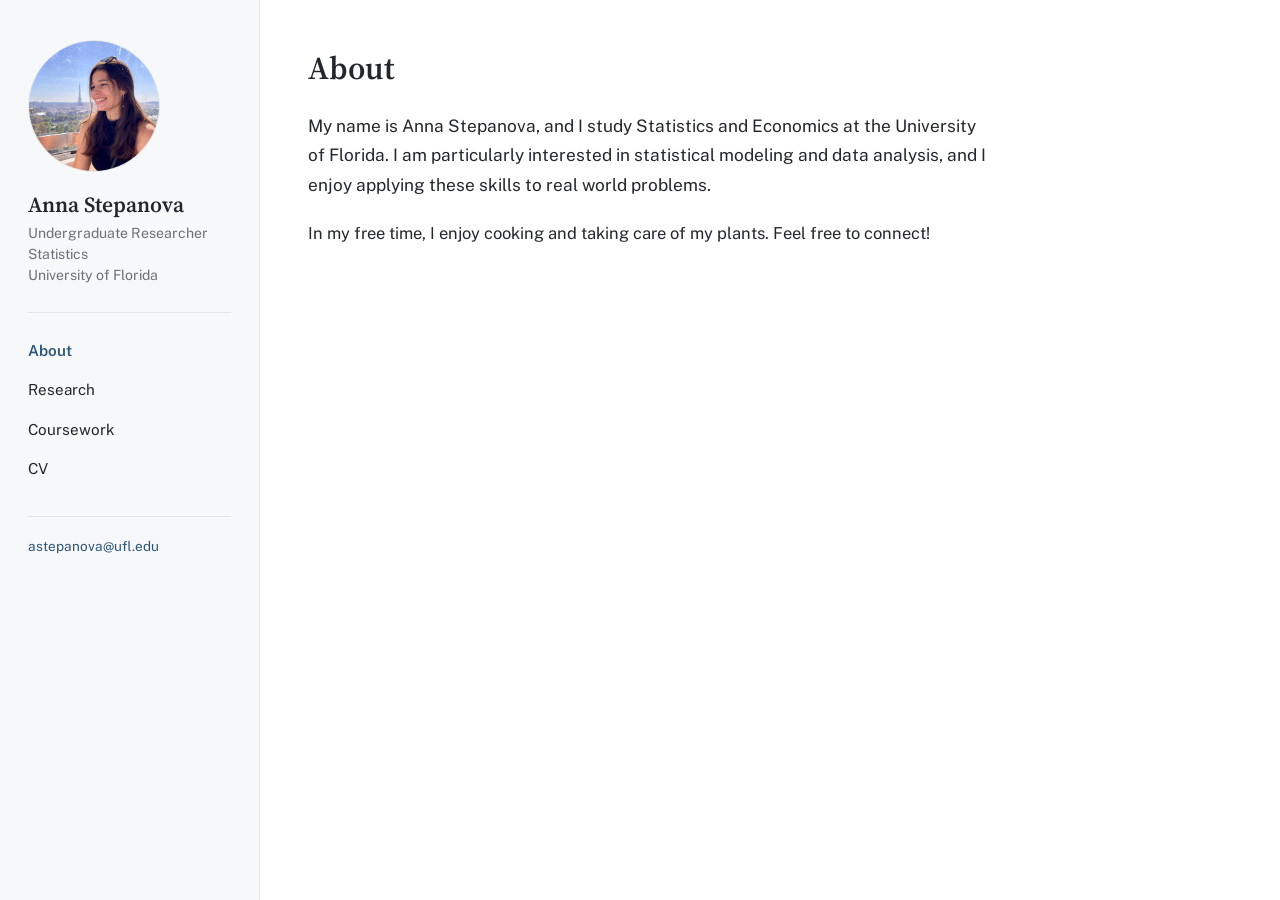
==== index.html @ 61c2952d "Add e-portfolio" ====
<!DOCTYPE html>
<html lang="en">
<head>
<meta charset="utf-8">
<meta name="viewport" content="width=device-width, initial-scale=1">
<title>About — Anna Stepanova</title>
<meta name="description" content="Personal e-portfolio.">
<link rel="preconnect" href="https://fonts.googleapis.com">
<link rel="preconnect" href="https://fonts.gstatic.com" crossorigin>
<link href="https://fonts.googleapis.com/css2?family=Source+Serif+4:wght@600&family=Public+Sans:wght@400;600&display=swap" rel="stylesheet">
<link rel="stylesheet" href="static/css/style.css">
</head>
<body>
<div class="layout">

<aside class="sidebar">
  <img class="portrait" src="static/images/headshot.jpg" alt="Portrait of Anna Stepanova">
  <p class="name"><a href="index.html">Anna Stepanova</a></p>
  <p class="role">Undergraduate Researcher<br>Statistics<br>University of Florida</p>

  <nav class="sidebar-nav" aria-label="Main">
    <a href="index.html" aria-current="page">About</a>
    <a href="research.html">Research</a>
    <a href="coursework.html">Coursework</a>
    <a href="cv.html">CV</a>
  </nav>

  <div class="sidebar-contact">
    <p><a href="mailto:astepanova@ufl.edu">astepanova@ufl.edu</a></p>
    <!-- <p>City, State</p> -->
  </div>
</aside>

<main class="content">
  <h1>About</h1>

  
  <p class="intro">My name is Anna Stepanova, and I study Statistics and Economics at the University of Florida. I am
    particularly interested in statistical modeling and data analysis, and I enjoy applying these skills to real world problems.
  </p>
  <p>In my free time, I enjoy cooking and taking care of my plants. Feel free to connect! </p>
<!--
  <p>Opening paragraph. Who you are, where you study, what you are working toward. Two to four sentences.</p>

  <p>Second paragraph. What your research is about, in plain language, for someone outside your field.</p>

  <p>Third paragraph. How you came to this work, or what you plan to do next. Optional but it makes the page feel like a person wrote it.</p>

  <h2>Research interests</h2>
  <ul class="list">
    <li><strong>First interest</strong> — one line describing it</li>
    <li><strong>Second interest</strong> — one line describing it</li>
    <li><strong>Third interest</strong> — one line describing it</li>
  </ul>
  -->
</main>
</div>
</body>
</html>
---- static/css/style.css ----
/* ---------------------------------------------------------------
   Tokens — change these to restyle the whole site
   --------------------------------------------------------------- */
:root {
  --bg:      #FFFFFF;
  --text:    #23262B;
  --muted:   #6B7079;
  --rule:    #E3E5E8;
  --link:    #2C5578;
  --sidebar: #F7F8F9;

  --serif: "Source Serif 4", Georgia, "Times New Roman", serif;
  --sans:  "Public Sans", -apple-system, BlinkMacSystemFont, "Segoe UI", Helvetica, Arial, sans-serif;
}

*, *::before, *::after { box-sizing: border-box; }
html { -webkit-text-size-adjust: 100%; }

body {
  margin: 0;
  background: var(--bg);
  color: var(--text);
  font-family: var(--sans);
  font-size: 16.5px;
  line-height: 1.7;
  font-weight: 400;
}

img { max-width: 100%; height: auto; display: block; }

a { color: var(--link); text-decoration: none; }
a:hover { text-decoration: underline; }

:focus-visible { outline: 2px solid var(--link); outline-offset: 3px; }

/* ---------------------------------------------------------------
   Layout — sidebar left, content right
   --------------------------------------------------------------- */
.layout {
  display: grid;
  grid-template-columns: 260px minmax(0, 1fr);
  min-height: 100vh;
  align-items: start;
}

.sidebar {
  position: sticky;
  top: 0;
  align-self: start;
  background: var(--sidebar);
  border-right: 1px solid var(--rule);
  padding: 2.5rem 1.75rem;
  min-height: 100vh;
}

.content {
  padding: 3rem 3rem 4rem;
  max-width: 780px;
}

/* ---------------------------------------------------------------
   Sidebar contents
   --------------------------------------------------------------- */
.portrait {
  width: 132px;
  height: 132px;
  border-radius: 50%;
  object-fit: cover;
  border: 1px solid var(--rule);
  margin-bottom: 1.2rem;
}

.name {
  font-family: var(--serif);
  font-size: 1.35rem;
  font-weight: 600;
  line-height: 1.25;
  margin: 0 0 0.3rem;
  color: var(--text);
}
.name a { color: inherit; }
.name a:hover { text-decoration: none; }

.role {
  font-size: 0.88rem;
  color: var(--muted);
  margin: 0 0 1.6rem;
  line-height: 1.5;
}

.sidebar-nav {
  display: flex;
  flex-direction: column;
  gap: 0.15rem;
  border-top: 1px solid var(--rule);
  padding-top: 1.2rem;
  margin-bottom: 1.8rem;
}

.sidebar-nav a {
  color: var(--text);
  font-size: 0.95rem;
  padding: 0.35rem 0;
}
.sidebar-nav a:hover { color: var(--link); text-decoration: none; }
.sidebar-nav a[aria-current="page"] { font-weight: 600; color: var(--link); }

.sidebar-contact {
  border-top: 1px solid var(--rule);
  padding-top: 1.2rem;
  font-size: 0.85rem;
  color: var(--muted);
  line-height: 1.6;
}
.sidebar-contact p { margin: 0 0 0.35rem; }

/* ---------------------------------------------------------------
   Content typography
   --------------------------------------------------------------- */
h1, h2, h3 { font-family: var(--serif); font-weight: 600; line-height: 1.25; margin: 0; }

h1 { font-size: 2rem; margin-bottom: 1.5rem; }

h2 {
  font-size: 1.3rem;
  margin: 2.6rem 0 0.8rem;
  padding-bottom: 0.4rem;
  border-bottom: 1px solid var(--rule);
}

h3 { font-family: var(--sans); font-size: 1rem; font-weight: 600; margin: 1.8rem 0 0.2rem; }

p { margin: 0 0 1.1em; }

.intro { font-size: 1.08rem; color: var(--text); }

.meta { font-size: 0.9rem; color: var(--muted); margin: 0 0 0.7rem; }

/* ---------------------------------------------------------------
   Simple content blocks
   --------------------------------------------------------------- */
.facts {
  margin: 0 0 2rem;
  padding: 0;
  font-size: 0.93rem;
  border-top: 1px solid var(--rule);
}

.facts div {
  display: grid;
  grid-template-columns: 11rem 1fr;
  gap: 1rem;
  padding: 0.55rem 0;
  border-bottom: 1px solid var(--rule);
}

.facts dt { color: var(--muted); margin: 0; }
.facts dd { margin: 0; }

.list { list-style: none; padding: 0; margin: 0 0 1.5rem; }
.list li { padding: 0.4rem 0; border-bottom: 1px solid var(--rule); }
.list li:last-child { border-bottom: 0; }
.list .code { color: var(--muted); font-size: 0.85rem; }

.entry { margin-bottom: 1.8rem; }
.entry:last-child { margin-bottom: 0; }

figure { margin: 1.8rem 0 0; }
figure img { border: 1px solid var(--rule); }
figcaption { font-size: 0.85rem; color: var(--muted); margin-top: 0.5rem; }

.btn {
  display: inline-block;
  font-size: 0.92rem;
  font-weight: 600;
  padding: 0.6rem 1.2rem;
  background: var(--link);
  color: #fff;
  border-radius: 3px;
}
.btn:hover { background: #1F3F5C; text-decoration: none; }

/* ---------------------------------------------------------------
   Responsive — sidebar becomes a header on narrow screens
   --------------------------------------------------------------- */
@media (max-width: 820px) {
  .layout { grid-template-columns: 1fr; }
  .sidebar {
    position: static;
    min-height: 0;
    border-right: 0;
    border-bottom: 1px solid var(--rule);
    padding: 2rem 1.5rem 1.5rem;
    text-align: center;
  }
  .portrait { margin-inline: auto; }
  .sidebar-nav { flex-direction: row; flex-wrap: wrap; justify-content: center; gap: 0.2rem 1.5rem; }
  .content { padding: 2rem 1.5rem 3rem; }
  .facts div { grid-template-columns: 1fr; gap: 0; }
  .facts dt { font-size: 0.85rem; }
}
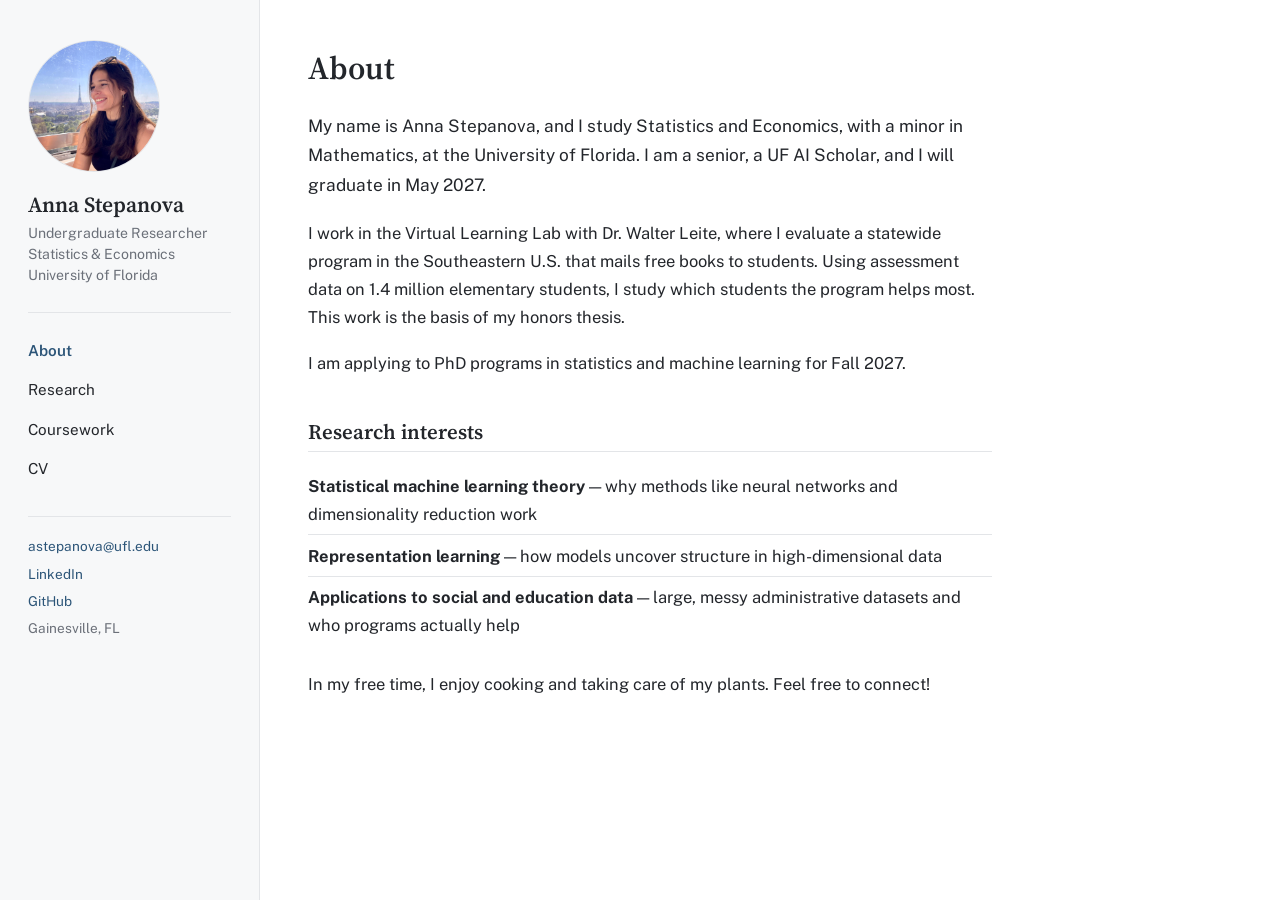
==== commit ec876645: "Refreshing website" ====
--- a/index.html
+++ b/index.html
@@ -4,7 +4,7 @@
 <meta charset="utf-8">
 <meta name="viewport" content="width=device-width, initial-scale=1">
 <title>About — Anna Stepanova</title>
-<meta name="description" content="Personal e-portfolio.">
+<meta name="description" content="Anna Stepanova — undergraduate researcher in statistics at the University of Florida.">
 <link rel="preconnect" href="https://fonts.googleapis.com">
 <link rel="preconnect" href="https://fonts.gstatic.com" crossorigin>
 <link href="https://fonts.googleapis.com/css2?family=Source+Serif+4:wght@600&family=Public+Sans:wght@400;600&display=swap" rel="stylesheet">
@@ -16,7 +16,7 @@
 <aside class="sidebar">
   <img class="portrait" src="static/images/headshot.jpg" alt="Portrait of Anna Stepanova">
   <p class="name"><a href="index.html">Anna Stepanova</a></p>
-  <p class="role">Undergraduate Researcher<br>Statistics<br>University of Florida</p>
+  <p class="role">Undergraduate Researcher<br>Statistics &amp; Economics<br>University of Florida</p>
 
   <nav class="sidebar-nav" aria-label="Main">
     <a href="index.html" aria-current="page">About</a>
@@ -27,32 +27,29 @@
 
   <div class="sidebar-contact">
     <p><a href="mailto:astepanova@ufl.edu">astepanova@ufl.edu</a></p>
-    <!-- <p>City, State</p> -->
+    <p><a href="https://www.linkedin.com/in/ufannastepanova17">LinkedIn</a></p>
+    <p><a href="https://github.com/annastepp">GitHub</a></p>
+    <p>Gainesville, FL</p>
   </div>
 </aside>
 
 <main class="content">
   <h1>About</h1>
 
-  
-  <p class="intro">My name is Anna Stepanova, and I study Statistics and Economics at the University of Florida. I am
-    particularly interested in statistical modeling and data analysis, and I enjoy applying these skills to real world problems.
-  </p>
-  <p>In my free time, I enjoy cooking and taking care of my plants. Feel free to connect! </p>
-<!--
-  <p>Opening paragraph. Who you are, where you study, what you are working toward. Two to four sentences.</p>
+  <p class="intro">My name is Anna Stepanova, and I study Statistics and Economics, with a minor in Mathematics, at the University of Florida. I am a senior, a UF AI Scholar, and I will graduate in May 2027.</p>
 
-  <p>Second paragraph. What your research is about, in plain language, for someone outside your field.</p>
+  <p>I work in the Virtual Learning Lab with Dr. Walter Leite, where I evaluate a statewide program in the Southeastern U.S. that mails free books to students. Using assessment data on 1.4 million elementary students, I study which students the program helps most. This work is the basis of my honors thesis.</p>
 
-  <p>Third paragraph. How you came to this work, or what you plan to do next. Optional but it makes the page feel like a person wrote it.</p>
+  <p>I am applying to PhD programs in statistics and machine learning for Fall 2027.</p>
 
   <h2>Research interests</h2>
   <ul class="list">
-    <li><strong>First interest</strong> — one line describing it</li>
-    <li><strong>Second interest</strong> — one line describing it</li>
-    <li><strong>Third interest</strong> — one line describing it</li>
+    <li><strong>Statistical machine learning theory</strong> — why methods like neural networks and dimensionality reduction work</li>
+    <li><strong>Representation learning</strong> — how models uncover structure in high-dimensional data</li>
+    <li><strong>Applications to social and education data</strong> — large, messy administrative datasets and who programs actually help</li>
   </ul>
-  -->
+
+  <p>In my free time, I enjoy cooking and taking care of my plants. Feel free to connect!</p>
 </main>
 </div>
 </body>
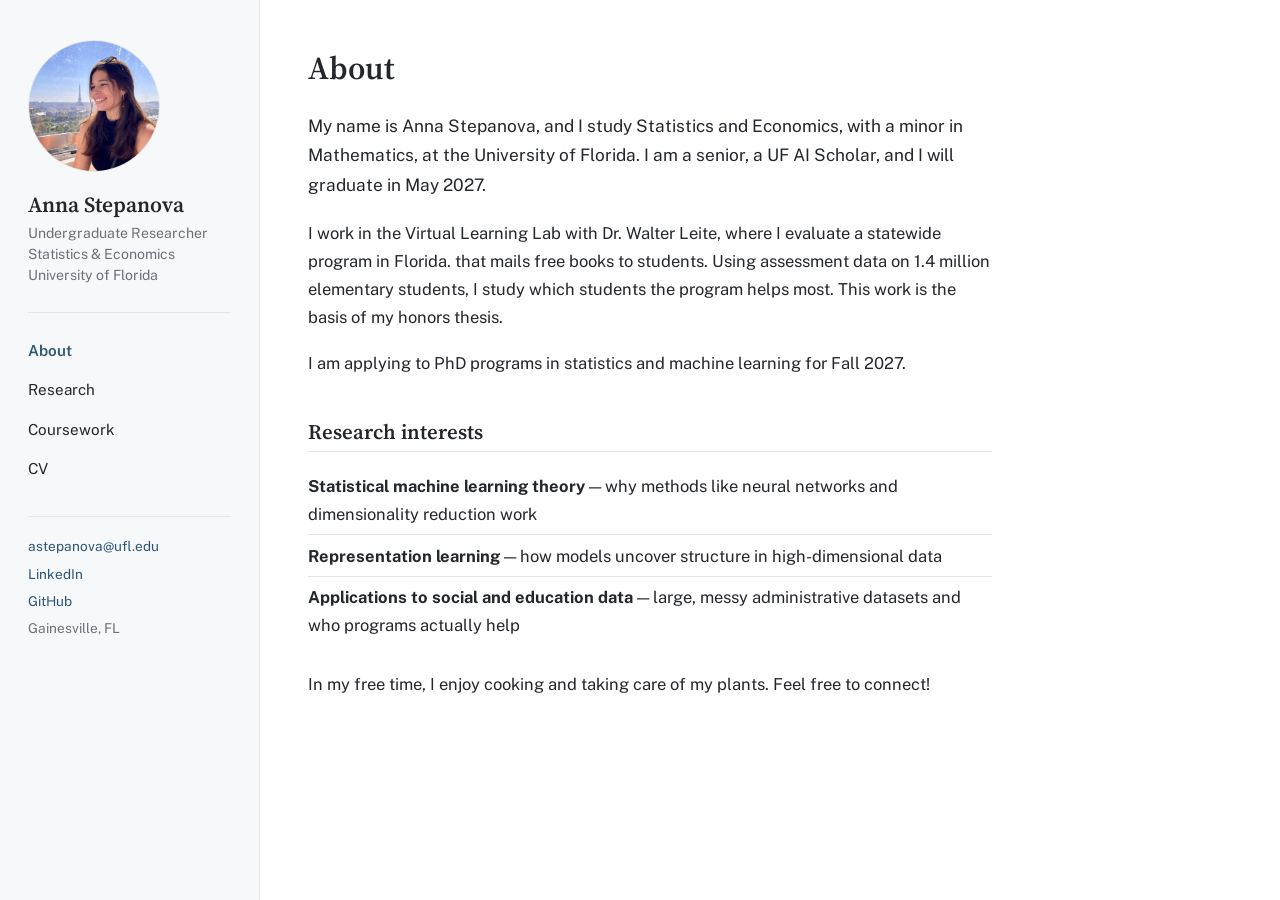
==== commit 5c0545db: "Cleaning" ====
--- a/index.html
+++ b/index.html
@@ -38,7 +38,7 @@
 
   <p class="intro">My name is Anna Stepanova, and I study Statistics and Economics, with a minor in Mathematics, at the University of Florida. I am a senior, a UF AI Scholar, and I will graduate in May 2027.</p>
 
-  <p>I work in the Virtual Learning Lab with Dr. Walter Leite, where I evaluate a statewide program in the Southeastern U.S. that mails free books to students. Using assessment data on 1.4 million elementary students, I study which students the program helps most. This work is the basis of my honors thesis.</p>
+  <p>I work in the Virtual Learning Lab with Dr. Walter Leite, where I evaluate a statewide program in Florida. that mails free books to students. Using assessment data on 1.4 million elementary students, I study which students the program helps most. This work is the basis of my honors thesis.</p>
 
   <p>I am applying to PhD programs in statistics and machine learning for Fall 2027.</p>
 
